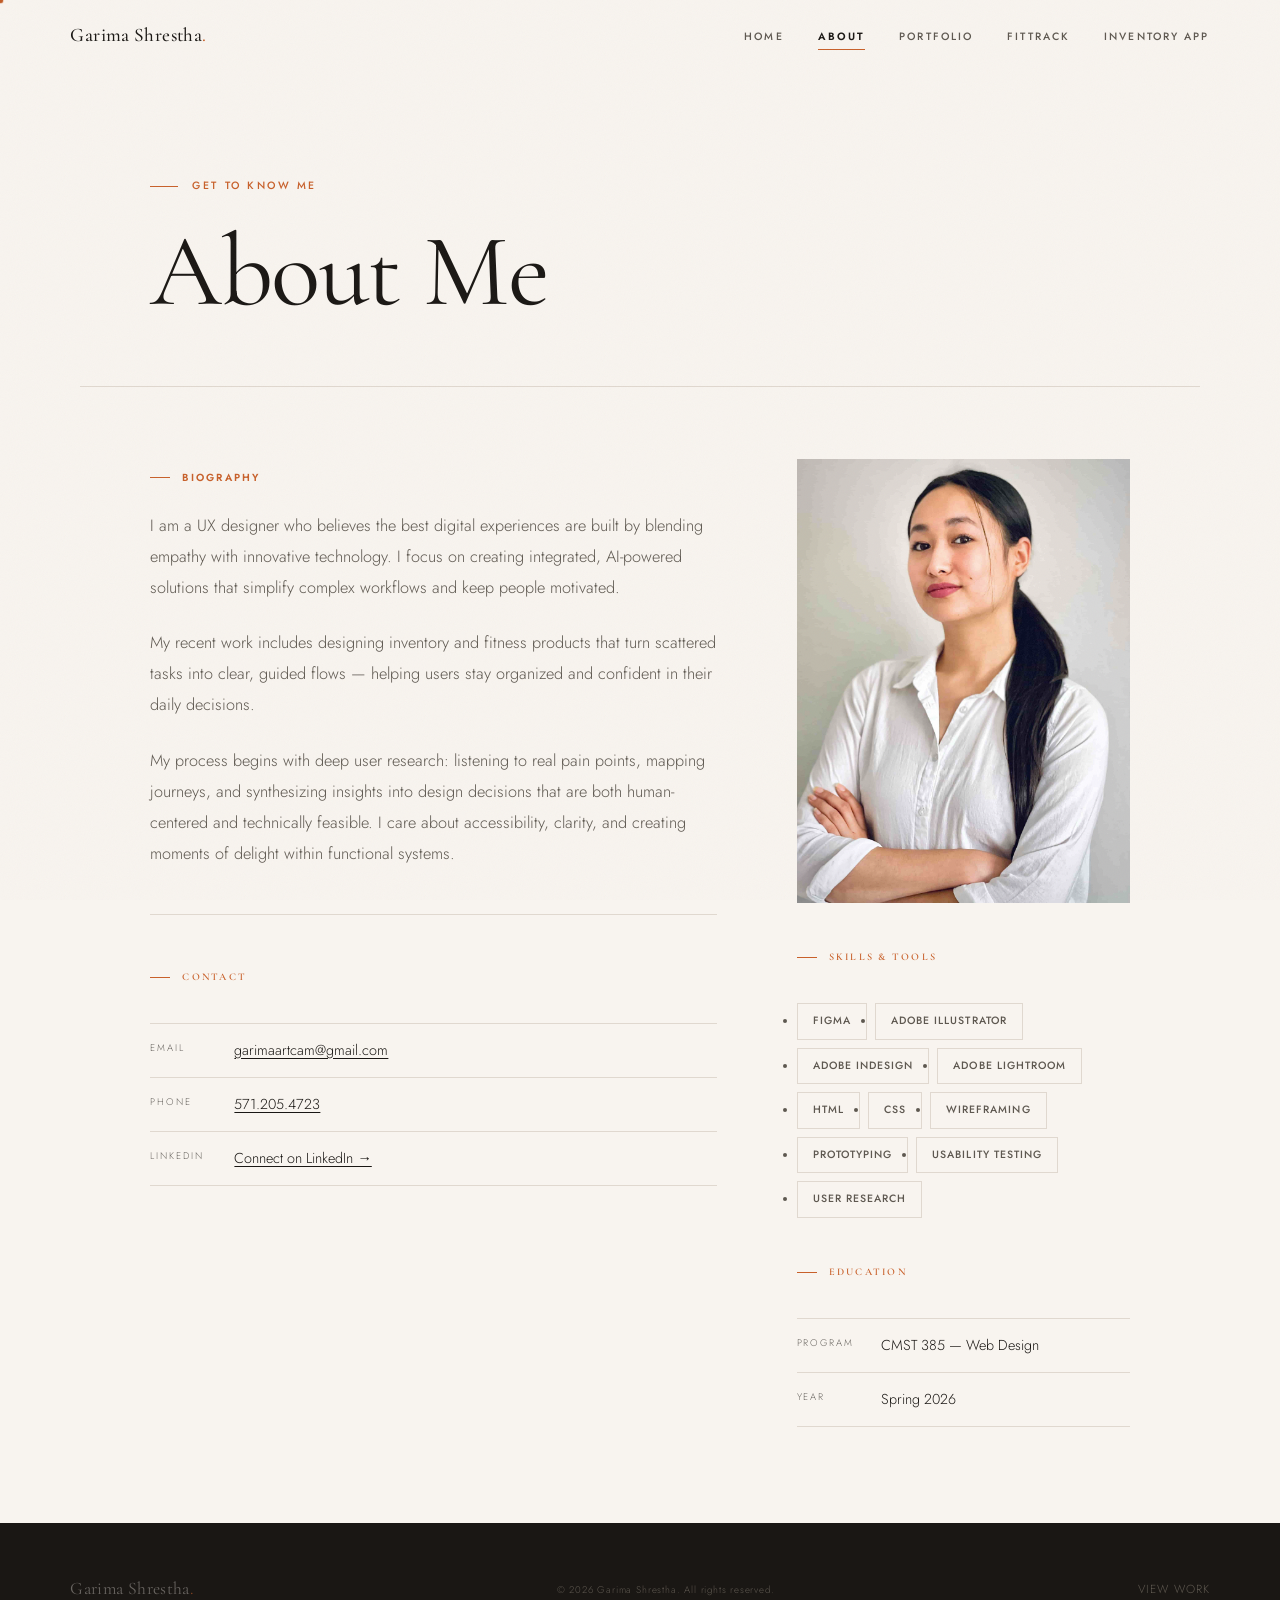
==== about.html @ b8575874 "Portfolio website — redesigned with editorial aesthetic - Full redesign: warm cream + terracotta + C" ====
<!DOCTYPE html>
<html lang="en">
<head>
  <meta charset="UTF-8">
  <meta name="viewport" content="width=device-width, initial-scale=1.0">
  <title>About — Garima Shrestha</title>
  <link rel="stylesheet" href="css/style.css">
</head>
<body>

  <a class="skip-link" href="#main-content">Skip to main content</a>

  <div class="cursor" aria-hidden="true"></div>
  <div class="cursor-ring" aria-hidden="true"></div>

  <div class="scroll-progress" aria-hidden="true">
    <div class="scroll-progress-bar"></div>
  </div>

  <nav class="site-nav" aria-label="Main navigation">
    <a href="index.html" class="nav-logo">Garima Shrestha</a>
    <ul id="nav-menu">
      <li><a href="index.html">Home</a></li>
      <li><a href="about.html" aria-current="page">About</a></li>
      <li><a href="portfolio.html">Portfolio</a></li>
      <li><a href="fittrack.html">FitTrack</a></li>
      <li><a href="inventory.html">Inventory App</a></li>
    </ul>
    <button class="nav-toggle" aria-expanded="false" aria-controls="nav-menu" aria-label="Open navigation menu">
      <span></span><span></span><span></span>
    </button>
  </nav>

  <div class="page-wrapper">
    <main id="main-content">

      <!-- Page Hero -->
      <header class="page-hero">
        <span class="page-hero-sub fade-up d1">Get to know me</span>
        <h1 class="fade-up d2">About Me</h1>
      </header>

      <!-- About Grid -->
      <div class="about-grid">

        <!-- Bio Column -->
        <div class="about-bio-section">
          <span class="label-sm" data-reveal>Biography</span>

          <p class="bio-text" data-reveal data-delay="100">
            I am a UX designer who believes the best digital experiences are built
            by blending empathy with innovative technology. I focus on creating
            integrated, AI-powered solutions that simplify complex workflows and
            keep people motivated.
          </p>
          <p class="bio-text" data-reveal data-delay="200">
            My recent work includes designing inventory and fitness products that
            turn scattered tasks into clear, guided flows &mdash; helping users stay
            organized and confident in their daily decisions.
          </p>
          <p class="bio-text" data-reveal data-delay="300">
            My process begins with deep user research: listening to real pain points,
            mapping journeys, and synthesizing insights into design decisions that are
            both human-centered and technically feasible. I care about accessibility,
            clarity, and creating moments of delight within functional systems.
          </p>

          <hr class="divider-line" data-reveal>

          <!-- Contact -->
          <section aria-labelledby="contact-heading" data-reveal data-delay="100">
            <h2 id="contact-heading" class="label-sm">Contact</h2>
            <ul class="contact-list">
              <li>
                <span class="c-label">Email</span>
                <span class="c-val">
                  <a href="mailto:garimaartcam@gmail.com">garimaartcam@gmail.com</a>
                </span>
              </li>
              <li>
                <span class="c-label">Phone</span>
                <span class="c-val">
                  <!-- WCAG 1.3.5: phone as tel link for assistive tech -->
                  <a href="tel:+15712054723">571.205.4723</a>
                </span>
              </li>
              <li>
                <span class="c-label">LinkedIn</span>
                <span class="c-val">
                  <!-- WCAG 2.4.4: link purpose clear; opens in new tab disclosed -->
                  <a href="https://www.linkedin.com/" target="_blank" rel="noopener"
                     aria-label="Connect with Garima on LinkedIn (opens in new tab)">
                    Connect on LinkedIn &rarr;
                  </a>
                </span>
              </li>
            </ul>
          </section>
        </div>

        <!-- Sidebar Column -->
        <aside class="about-sidebar" data-reveal data-delay="200">
          <img
            src="images/image.jpg"
            alt="Portrait of Garima Shrestha, UX designer"
            class="about-photo"
            width="400"
            height="533"
          >

          <!-- Skills -->
          <section aria-labelledby="skills-heading">
            <h2 id="skills-heading" class="label-sm">Skills &amp; Tools</h2>
            <ul class="skills-tags" role="list">
              <li class="skill-tag">Figma</li>
              <li class="skill-tag">Adobe Illustrator</li>
              <li class="skill-tag">Adobe InDesign</li>
              <li class="skill-tag">Adobe Lightroom</li>
              <li class="skill-tag">HTML</li>
              <li class="skill-tag">CSS</li>
              <li class="skill-tag">Wireframing</li>
              <li class="skill-tag">Prototyping</li>
              <li class="skill-tag">Usability Testing</li>
              <li class="skill-tag">User Research</li>
            </ul>
          </section>

          <!-- Education -->
          <section aria-labelledby="edu-heading" style="margin-top:36px">
            <h2 id="edu-heading" class="label-sm">Education</h2>
            <ul class="contact-list">
              <li>
                <span class="c-label">Program</span>
                <span class="c-val">CMST 385 &mdash; Web Design</span>
              </li>
              <li>
                <span class="c-label">Year</span>
                <span class="c-val">Spring 2026</span>
              </li>
            </ul>
          </section>
        </aside>

      </div>

    </main>

    <footer class="site-footer">
      <span class="footer-logo" aria-hidden="true">Garima Shrestha</span>
      <p class="footer-copy"><small>&copy; 2026 Garima Shrestha. All rights reserved.</small></p>
      <a href="portfolio.html" class="footer-link">View Work</a>
    </footer>

  </div>

  <script src="js/main.js"></script>
</body>
</html>
---- css/style.css ----
@import url('https://fonts.googleapis.com/css2?family=Cormorant+Garamond:ital,wght@0,300;0,400;0,500;0,600;1,300;1,400;1,500;1,600&family=Jost:wght@300;400;500;600&display=swap');

/* ════════════════════════════════════════════════════════
   GARIMA SHRESTHA — PORTFOLIO
   Aesthetic: Refined editorial luxury with kinetic energy
   Palette:   Warm cream · Deep charcoal · Terracotta
   Type:      Cormorant Garamond (display) · Jost (body)
   ════════════════════════════════════════════════════════ */

/* ── Variables ─────────────────────────────────────────── */
:root {
  --cream:        #F8F4EF;
  --cream-2:      #EDE5D9;
  --charcoal:     #1A1714;
  --charcoal-2:   #2C2723;
  --accent:       #C8602A;
  --accent-muted: rgba(200, 96, 42, 0.12);
  --warm-gray:    #5E5850;   /* darkened for WCAG AA contrast on cream */
  --stone:        #6B6762;   /* darkened for WCAG AA contrast on white/cream */
  --divider:      #E0D8CF;
  --white:        #FFFFFF;

  --font-disp: 'Cormorant Garamond', serif;
  --font-body: 'Jost', sans-serif;

  --nav-h:   72px;
  --max-w:   1120px;
  --pad-x:   clamp(24px, 5.5vw, 80px);

  --ease-expo:    cubic-bezier(0.16, 1, 0.3, 1);
  --ease-in-out:  cubic-bezier(0.65, 0, 0.35, 1);
}

/* ── Reset ──────────────────────────────────────────────── */
*, *::before, *::after { box-sizing: border-box; margin: 0; padding: 0; }
html  { scroll-behavior: smooth; font-size: 16px; }
img   { max-width: 100%; height: auto; display: block; }
a     { color: inherit; text-decoration: none; }
input, button { font: inherit; }

/* ── Base ───────────────────────────────────────────────── */
body {
  font-family: var(--font-body);
  background-color: var(--cream);
  color: var(--charcoal);
  line-height: 1.75;
  font-weight: 300;
  -webkit-font-smoothing: antialiased;
  -moz-osx-font-smoothing: grayscale;
  overflow-x: hidden;
}

/* Grain texture — printed, tactile quality */
body::before {
  content: '';
  position: fixed;
  inset: 0;
  z-index: 9000;
  pointer-events: none;
  opacity: 0.036;
  background-image: url("data:image/svg+xml,%3Csvg xmlns='http://www.w3.org/2000/svg' width='260' height='260'%3E%3Cfilter id='g'%3E%3CfeTurbulence type='fractalNoise' baseFrequency='0.72' numOctaves='4' stitchTiles='stitch'/%3E%3C/filter%3E%3Crect width='260' height='260' filter='url(%23g)'/%3E%3C/svg%3E");
  background-repeat: repeat;
  background-size: 180px 180px;
}

/* ── Custom Cursor ──────────────────────────────────────── */
@media (pointer: fine) {
  * { cursor: none !important; }
}

.cursor {
  position: fixed;
  top: 0; left: 0;
  width: 7px; height: 7px;
  background: var(--accent);
  border-radius: 50%;
  pointer-events: none;
  z-index: 100000;
  transform: translate(-50%, -50%);
  transition:
    width  0.3s var(--ease-expo),
    height 0.3s var(--ease-expo),
    opacity 0.3s;
  will-change: left, top;
  mix-blend-mode: multiply;
}

.cursor-ring {
  position: fixed;
  top: 0; left: 0;
  width: 34px; height: 34px;
  border: 1px solid rgba(200, 96, 42, 0.45);
  border-radius: 50%;
  pointer-events: none;
  z-index: 99999;
  transform: translate(-50%, -50%);
  transition:
    width  0.45s var(--ease-expo),
    height 0.45s var(--ease-expo),
    border-color 0.3s,
    opacity 0.3s;
  will-change: left, top;
}

.cursor.is-hovering {
  width: 48px; height: 48px;
  opacity: 0.18;
}
.cursor-ring.is-hovering {
  width: 48px; height: 48px;
  opacity: 0;
}

/* ── Scroll Progress Bar ────────────────────────────────── */
.scroll-progress {
  position: fixed;
  top: 0; left: 0;
  width: 100%; height: 2px;
  z-index: 400;
  background: transparent;
}

.scroll-progress-bar {
  height: 100%;
  background: var(--accent);
  transform-origin: left center;
  transform: scaleX(0);
  transition: transform 0.06s linear;
}

/* ── Typography ─────────────────────────────────────────── */
h1, h2, h3 {
  font-family: var(--font-disp);
  font-weight: 400;
  line-height: 1.08;
  letter-spacing: -0.015em;
}
h4 {
  font-family: var(--font-body);
  font-size: 0.68rem;
  font-weight: 600;
  text-transform: uppercase;
  letter-spacing: 0.2em;
  color: var(--warm-gray);
}

h1 { font-size: clamp(3rem, 8vw, 7rem); }
h2 { font-size: clamp(1.7rem, 3.5vw, 2.8rem); }
h3 { font-size: clamp(1.1rem, 2vw, 1.5rem); font-weight: 300; }
p  { margin-bottom: 1.3em; }
strong { font-weight: 500; }

/* ── Navigation ─────────────────────────────────────────── */
.site-nav {
  position: fixed;
  top: 0; left: 0; right: 0;
  z-index: 300;
  height: var(--nav-h);
  display: flex;
  align-items: center;
  justify-content: space-between;
  padding: 0 var(--pad-x);
  transition:
    background  0.5s var(--ease-in-out),
    border-color 0.5s,
    box-shadow  0.5s;
  border-bottom: 1px solid transparent;
}

.site-nav.nav-scrolled {
  background: rgba(248, 244, 239, 0.92);
  backdrop-filter: blur(24px);
  -webkit-backdrop-filter: blur(24px);
  border-color: var(--divider);
  box-shadow: 0 1px 32px rgba(26, 23, 20, 0.06);
}

.nav-logo {
  font-family: var(--font-disp);
  font-size: 1.2rem;
  font-weight: 500;
  letter-spacing: 0.02em;
  color: var(--charcoal);
  transition: opacity 0.2s;
}
.nav-logo::after {
  content: '.';
  color: var(--accent);
}

.nav-logo:hover { opacity: 0.7; }

.site-nav ul {
  list-style: none;
  display: flex;
  gap: 34px;
}

.site-nav ul li a {
  font-size: 0.66rem;
  font-weight: 500;
  text-transform: uppercase;
  letter-spacing: 0.2em;
  color: var(--warm-gray);
  position: relative;
  padding-bottom: 3px;
  transition: color 0.2s;
}

.site-nav ul li a::after {
  content: '';
  position: absolute;
  bottom: 0; left: 0;
  height: 1px; width: 0;
  background: var(--accent);
  transition: width 0.4s var(--ease-expo);
}

.site-nav ul li a:hover { color: var(--charcoal); }
.site-nav ul li a:hover::after { width: 100%; }

/* ── Buttons ────────────────────────────────────────────── */
.btn {
  display: inline-flex;
  align-items: center;
  gap: 8px;
  padding: 13px 30px;
  font-family: var(--font-body);
  font-size: 0.68rem;
  font-weight: 500;
  text-transform: uppercase;
  letter-spacing: 0.2em;
  color: var(--charcoal);
  border: 1px solid var(--charcoal);
  background: transparent;
  position: relative;
  overflow: hidden;
  transition: color 0.4s;
}

.btn::before {
  content: '';
  position: absolute;
  inset: 0;
  background: var(--charcoal);
  transform: translateY(102%);
  transition: transform 0.4s var(--ease-expo);
  z-index: 0;
}
.btn span, .btn > * { position: relative; z-index: 1; }
.btn:hover { color: var(--cream); }
.btn:hover::before { transform: translateY(0); }

.btn-accent {
  color: var(--accent);
  border-color: var(--accent);
}
.btn-accent::before { background: var(--accent); }
.btn-accent:hover   { color: var(--cream); }

/* ── Page Wrapper ───────────────────────────────────────── */
.page-wrapper { padding-top: var(--nav-h); }

/* ── On-load hero animations ────────────────────────────── */
@keyframes riseIn {
  from { opacity: 0; transform: translateY(32px); }
  to   { opacity: 1; transform: translateY(0);    }
}

.fade-up {
  opacity: 0;
  animation: riseIn 0.95s var(--ease-expo) forwards;
}
.d1 { animation-delay: 0.06s; }
.d2 { animation-delay: 0.20s; }
.d3 { animation-delay: 0.36s; }
.d4 { animation-delay: 0.54s; }
.d5 { animation-delay: 0.72s; }

/* ── Scroll-triggered reveals ───────────────────────────── */
[data-reveal] {
  opacity: 0;
  transform: translateY(28px);
  transition:
    opacity   0.9s var(--ease-expo),
    transform 0.9s var(--ease-expo);
}
[data-reveal].is-visible { opacity: 1; transform: none; }
[data-reveal][data-delay="100"] { transition-delay: 0.1s; }
[data-reveal][data-delay="200"] { transition-delay: 0.2s; }
[data-reveal][data-delay="300"] { transition-delay: 0.3s; }
[data-reveal][data-delay="400"] { transition-delay: 0.4s; }
[data-reveal][data-delay="500"] { transition-delay: 0.5s; }

/* ════════════════════════════════════════════════════════
   HOME PAGE
   ════════════════════════════════════════════════════════ */

.home-hero {
  min-height: calc(100vh - var(--nav-h));
  display: grid;
  grid-template-columns: 1fr 1fr;
  gap: 56px;
  max-width: var(--max-w);
  margin: 0 auto;
  padding: 80px var(--pad-x) 72px;
  align-items: center;
}

.eyebrow {
  display: inline-flex;
  align-items: center;
  gap: 14px;
  font-size: 0.66rem;
  font-weight: 500;
  text-transform: uppercase;
  letter-spacing: 0.24em;
  color: var(--accent);
  margin-bottom: 28px;
}
.eyebrow::before {
  content: '';
  display: block;
  width: 36px; height: 1px;
  background: var(--accent);
  flex-shrink: 0;
}

.home-hero h1 {
  font-size: clamp(3.5rem, 9vw, 8.5rem);
  line-height: 0.92;
  letter-spacing: -0.025em;
  margin-bottom: 36px;
}
.name-last {
  display: block;
  font-style: italic;
  color: var(--accent);
}

.home-hero-desc {
  font-size: 1.05rem;
  color: var(--warm-gray);
  max-width: 360px;
  line-height: 1.9;
  margin-bottom: 52px;
}

.hero-ctas { display: flex; gap: 16px; flex-wrap: wrap; }

/* Hero image */
.home-hero-visual { position: relative; }

.hero-img-frame {
  position: relative;
  overflow: hidden;
}
.hero-img-frame::after {
  content: '';
  position: absolute;
  top: -16px; right: -16px;
  width: 55%; height: 55%;
  background: var(--accent);
  opacity: 0.07;
  z-index: 0;
  pointer-events: none;
}

.hero-img-frame img {
  position: relative;
  z-index: 1;
  width: 100%;
  height: 580px;
  object-fit: cover;
  display: block;
  transition: transform 0.8s var(--ease-expo);
}
.hero-img-frame:hover img { transform: scale(1.02); }

.home-hero-visual figcaption {
  font-size: 0.66rem;
  color: var(--stone);
  margin-top: 14px;
  letter-spacing: 0.05em;
  font-style: italic;
}

/* ── Marquee ────────────────────────────────────────────── */
.marquee-band {
  background: var(--charcoal-2);
  padding: 15px 0;
  overflow: hidden;
  white-space: nowrap;
}

.marquee-track {
  display: inline-flex;
  animation: marqueeTick 30s linear infinite;
}
.marquee-track:hover { animation-play-state: paused; }

@keyframes marqueeTick {
  from { transform: translateX(0); }
  to   { transform: translateX(-50%); }
}

.marquee-track span {
  font-size: 0.62rem;
  font-weight: 500;
  text-transform: uppercase;
  letter-spacing: 0.22em;
  color: var(--stone);
  padding: 0 24px;
}
.marquee-track .sep { color: var(--accent); padding: 0 4px; }

/* ════════════════════════════════════════════════════════
   PAGE HERO (shared across inner pages)
   ════════════════════════════════════════════════════════ */

.page-hero {
  padding: 96px var(--pad-x) 60px;
  max-width: var(--max-w);
  margin: 0 auto;
  border-bottom: 1px solid var(--divider);
}

.page-hero-sub {
  display: inline-flex;
  align-items: center;
  gap: 14px;
  font-size: 0.66rem;
  font-weight: 500;
  text-transform: uppercase;
  letter-spacing: 0.24em;
  color: var(--accent);
  margin-bottom: 20px;
}
.page-hero-sub::before {
  content: '';
  display: block;
  width: 28px; height: 1px;
  background: var(--accent);
}

.page-hero h1 { max-width: 780px; }

.page-hero p {
  color: var(--warm-gray);
  font-size: 1.05rem;
  max-width: 520px;
  line-height: 1.85;
  margin-top: 20px;
  margin-bottom: 0;
}

/* ════════════════════════════════════════════════════════
   ABOUT PAGE
   ════════════════════════════════════════════════════════ */

.about-grid {
  display: grid;
  grid-template-columns: 1.7fr 1fr;
  gap: 80px;
  padding: 72px var(--pad-x) 96px;
  max-width: var(--max-w);
  margin: 0 auto;
  align-items: start;
}

.label-sm {
  display: inline-flex;
  align-items: center;
  gap: 12px;
  font-size: 0.64rem;
  font-weight: 600;
  text-transform: uppercase;
  letter-spacing: 0.22em;
  color: var(--accent);
  margin-bottom: 24px;
}
.label-sm::before {
  content: '';
  display: block;
  width: 20px; height: 1px;
  background: var(--accent);
}

.bio-text {
  font-size: 1.02rem;
  color: var(--warm-gray);
  line-height: 1.9;
  margin-bottom: 1.5em;
}

.divider-line {
  border: none;
  border-top: 1px solid var(--divider);
  margin: 44px 0;
}

/* About sidebar */
.about-photo {
  width: 100%;
  aspect-ratio: 3 / 4;
  object-fit: cover;
  object-position: top center;
  display: block;
  margin-bottom: 36px;
  filter: saturate(0.9);
  transition: filter 0.4s;
}
.about-photo:hover { filter: saturate(1); }

.skills-wrap { margin-bottom: 40px; }

.skills-tags {
  display: flex;
  flex-wrap: wrap;
  gap: 8px;
  margin-top: 16px;
}

.skill-tag {
  padding: 8px 15px;
  border: 1px solid var(--divider);
  font-size: 0.66rem;
  font-weight: 500;
  text-transform: uppercase;
  letter-spacing: 0.1em;
  color: var(--warm-gray);
  background: transparent;
  transition: border-color 0.25s, color 0.25s, background 0.25s, transform 0.2s;
}
.skill-tag:hover {
  border-color: var(--accent);
  color: var(--cream);
  background: var(--accent);
  transform: translateY(-1px);
}

/* Contact list */
.contact-list { list-style: none; margin-top: 16px; }

.contact-list li {
  padding: 14px 0;
  border-bottom: 1px solid var(--divider);
  display: flex;
  align-items: flex-start;
  gap: 20px;
  font-size: 0.9rem;
  transition: background 0.2s;
}
.contact-list li:first-child { border-top: 1px solid var(--divider); }

.c-label {
  font-size: 0.6rem;
  text-transform: uppercase;
  letter-spacing: 0.2em;
  color: var(--stone);
  min-width: 64px;
  padding-top: 2px;
  flex-shrink: 0;
}
.c-val { color: var(--charcoal); }
.c-val a { transition: color 0.2s; }
.c-val a:hover { color: var(--accent); }

/* ════════════════════════════════════════════════════════
   PORTFOLIO PAGE
   ════════════════════════════════════════════════════════ */

.projects-wrap {
  padding: 56px var(--pad-x) 96px;
  max-width: var(--max-w);
  margin: 0 auto;
}

.project-card {
  display: grid;
  grid-template-columns: 1fr 1fr;
  border: 1px solid var(--divider);
  overflow: hidden;
  margin-bottom: 40px;
  background: var(--white);
  transition: box-shadow 0.5s var(--ease-expo), border-color 0.3s;
}
.project-card:hover {
  box-shadow: 0 32px 96px rgba(26, 23, 20, 0.13);
  border-color: var(--stone);
}

.project-card.reverse          { direction: rtl; }
.project-card.reverse > *      { direction: ltr; }

/* Image column */
.proj-img {
  position: relative;
  overflow: hidden;
}
.proj-img img {
  width: 100%;
  height: 100%;
  min-height: 400px;
  object-fit: cover;
  display: block;
  transition: transform 0.8s var(--ease-expo);
}
.project-card:hover .proj-img img { transform: scale(1.06); }

/* Hover overlay */
.proj-img-overlay {
  position: absolute;
  inset: 0;
  display: flex;
  align-items: center;
  justify-content: center;
  background: rgba(26, 23, 20, 0);
  transition: background 0.5s;
}
.proj-img-overlay span {
  font-size: 0.66rem;
  font-weight: 500;
  text-transform: uppercase;
  letter-spacing: 0.22em;
  color: var(--cream);
  opacity: 0;
  transform: translateY(12px);
  transition: opacity 0.4s 0.1s, transform 0.4s 0.1s;
  padding: 12px 24px;
  border: 1px solid rgba(248, 244, 239, 0.4);
}
.project-card:hover .proj-img-overlay            { background: rgba(26, 23, 20, 0.38); }
.project-card:hover .proj-img-overlay span       { opacity: 1; transform: translateY(0); }

/* Info column */
.proj-info {
  padding: 56px 48px;
  display: flex;
  flex-direction: column;
  justify-content: center;
}

.proj-num {
  display: inline-flex;
  align-items: center;
  gap: 12px;
  font-size: 0.62rem;
  text-transform: uppercase;
  letter-spacing: 0.24em;
  color: var(--accent);
  margin-bottom: 18px;
}
.proj-num::before {
  content: '';
  display: block;
  width: 24px; height: 1px;
  background: var(--accent);
}

.proj-info h2 {
  font-size: clamp(1.8rem, 3vw, 2.8rem);
  margin-bottom: 20px;
  line-height: 1.08;
}

.proj-info > p {
  color: var(--warm-gray);
  font-size: 0.95rem;
  line-height: 1.88;
  margin-bottom: 28px;
  flex-grow: 1;
}

.proj-tags {
  display: flex;
  flex-wrap: wrap;
  gap: 8px;
  margin-bottom: 36px;
}
.proj-tag {
  padding: 5px 12px;
  background: var(--cream);
  font-size: 0.63rem;
  text-transform: uppercase;
  letter-spacing: 0.1em;
  color: var(--warm-gray);
  border: 1px solid var(--divider);
  transition: border-color 0.2s, color 0.2s;
}
.proj-tag:hover { border-color: var(--stone); color: var(--charcoal); }

/* ════════════════════════════════════════════════════════
   CASE STUDY PAGES
   ════════════════════════════════════════════════════════ */

.case-hero {
  padding: 96px var(--pad-x) 64px;
  max-width: var(--max-w);
  margin: 0 auto;
  display: grid;
  grid-template-columns: 3fr 2fr;
  gap: 72px;
  align-items: end;
  border-bottom: 1px solid var(--divider);
}

.case-project-label {
  display: inline-flex;
  align-items: center;
  gap: 14px;
  font-size: 0.66rem;
  font-weight: 500;
  text-transform: uppercase;
  letter-spacing: 0.24em;
  color: var(--accent);
  margin-bottom: 20px;
}
.case-project-label::before {
  content: '';
  display: block;
  width: 28px; height: 1px;
  background: var(--accent);
}

.case-hero h1 {
  font-size: clamp(2.5rem, 6.5vw, 5.8rem);
  line-height: 0.95;
  letter-spacing: -0.025em;
}

.case-hero-desc {
  color: var(--warm-gray);
  font-size: 1.05rem;
  max-width: 460px;
  line-height: 1.85;
  margin-top: 24px;
  margin-bottom: 0;
}

/* Meta box */
.case-meta-box {
  background: var(--white);
  border: 1px solid var(--divider);
  align-self: end;
}
.meta-item {
  padding: 15px 24px;
  border-bottom: 1px solid var(--divider);
}
.meta-item:last-child { border-bottom: none; }
.meta-label {
  font-size: 0.58rem;
  text-transform: uppercase;
  letter-spacing: 0.22em;
  color: var(--stone);
  margin-bottom: 3px;
}
.meta-value {
  font-size: 0.88rem;
  font-weight: 500;
  color: var(--charcoal);
}

/* Feature image */
.case-feature-img {
  max-width: var(--max-w);
  margin: 0 auto;
  padding: 0 var(--pad-x);
}
.case-feature-img img {
  width: 100%;
  max-height: 520px;
  object-fit: cover;
  display: block;
}
.case-feature-img figcaption {
  font-size: 0.66rem;
  color: var(--stone);
  margin-top: 12px;
  font-style: italic;
}

/* Case body */
.case-body {
  max-width: var(--max-w);
  margin: 0 auto;
  padding: 80px var(--pad-x) 112px;
}

.case-section {
  margin-bottom: 88px;
  position: relative;
}

/* Ghost section number behind each section */
.case-section::before {
  content: attr(data-section-num);
  position: absolute;
  right: -0.04em;
  top: -0.25em;
  font-family: var(--font-disp);
  font-size: clamp(8rem, 18vw, 18rem);
  font-weight: 600;
  color: var(--charcoal);
  opacity: 0.025;
  line-height: 1;
  pointer-events: none;
  user-select: none;
  z-index: 0;
  letter-spacing: -0.04em;
}

.case-section-hd {
  display: flex;
  align-items: baseline;
  gap: 20px;
  margin-bottom: 36px;
  padding-bottom: 16px;
  border-bottom: 1px solid var(--divider);
  position: relative;
  z-index: 1;
}
.cs-num {
  font-size: 0.6rem;
  text-transform: uppercase;
  letter-spacing: 0.24em;
  color: var(--accent);
  font-family: var(--font-body);
  font-weight: 600;
  flex-shrink: 0;
}
.case-section h2 { font-size: clamp(1.5rem, 2.8vw, 2.2rem); }

.case-section h3 {
  font-family: var(--font-body);
  font-size: 0.72rem;
  font-weight: 600;
  text-transform: uppercase;
  letter-spacing: 0.2em;
  color: var(--warm-gray);
  margin: 44px 0 18px;
  display: flex;
  align-items: center;
  gap: 14px;
  position: relative;
  z-index: 1;
}
.case-section h3::after {
  content: '';
  flex: 1;
  height: 1px;
  background: var(--divider);
}

.case-section p {
  font-size: 0.97rem;
  color: var(--warm-gray);
  line-height: 1.9;
  position: relative;
  z-index: 1;
}

/* Lists */
.case-section ul,
.case-section ol {
  list-style: none;
  padding: 0;
  margin-bottom: 1.3em;
  position: relative;
  z-index: 1;
}
.case-section ul li,
.case-section ol li {
  padding: 12px 0 12px 28px;
  border-bottom: 1px solid var(--divider);
  font-size: 0.95rem;
  color: var(--warm-gray);
  position: relative;
  line-height: 1.72;
}
.case-section ul li::before {
  content: '';
  position: absolute;
  left: 0; top: 22px;
  width: 7px; height: 7px;
  border-radius: 50%;
  background: var(--accent);
  opacity: 0.55;
}
.case-section ol { counter-reset: cs-ctr; }
.case-section ol li { counter-increment: cs-ctr; }
.case-section ol li::before {
  content: counter(cs-ctr, decimal-leading-zero);
  position: absolute;
  left: 0; top: 13px;
  font-size: 0.58rem;
  font-weight: 700;
  color: var(--accent);
  letter-spacing: 0.04em;
}
.case-section li strong { color: var(--charcoal); font-weight: 500; }

/* Pain point cards */
.pain-cards {
  display: grid;
  grid-template-columns: repeat(auto-fit, minmax(220px, 1fr));
  gap: 16px;
  margin-top: 28px;
  position: relative;
  z-index: 1;
}
.pain-card {
  background: var(--white);
  border: 1px solid var(--divider);
  border-top: 2px solid var(--accent);
  padding: 28px 24px;
  transition:
    transform    0.35s var(--ease-expo),
    box-shadow   0.35s var(--ease-expo),
    border-color 0.25s;
}
.pain-card:hover {
  transform: translateY(-4px);
  box-shadow: 0 16px 48px rgba(26, 23, 20, 0.09);
  border-top-color: var(--accent);
}
.pain-card h4 { margin-bottom: 12px; color: var(--charcoal); }
.pain-card p { font-size: 0.88rem; color: var(--warm-gray); margin: 0; line-height: 1.72; }

/* Pull quote */
.pull-quote {
  position: relative;
  padding: 36px 44px 32px;
  margin: 44px 0;
  background: var(--white);
  border-left: 3px solid var(--accent);
  z-index: 1;
}
.pull-quote::before {
  content: '\201C';
  position: absolute;
  top: -10px; left: 24px;
  font-family: var(--font-disp);
  font-size: 7rem;
  color: var(--accent);
  opacity: 0.13;
  line-height: 1;
  pointer-events: none;
}
.pull-quote p {
  font-family: var(--font-disp);
  font-size: clamp(1.2rem, 2.2vw, 1.65rem);
  font-style: italic;
  color: var(--charcoal);
  line-height: 1.55;
  margin: 0;
  position: relative;
  z-index: 1;
}

/* Persona cards */
.persona-card {
  background: var(--white);
  border: 1px solid var(--divider);
  padding: 40px;
  margin-bottom: 20px;
  position: relative;
  z-index: 1;
  transition: box-shadow 0.35s;
}
.persona-card:hover { box-shadow: 0 12px 48px rgba(26, 23, 20, 0.08); }

.persona-name {
  font-family: var(--font-disp);
  font-size: 2rem;
  margin-bottom: 4px;
}
.persona-role {
  display: block;
  font-size: 0.64rem;
  text-transform: uppercase;
  letter-spacing: 0.22em;
  color: var(--accent);
  margin-bottom: 24px;
}
.persona-grid {
  display: grid;
  grid-template-columns: 1fr 1fr;
  gap: 28px;
  margin-top: 24px;
  padding-top: 24px;
  border-top: 1px solid var(--divider);
}
.persona-grid h4 { margin-bottom: 12px; }
.persona-grid ul { list-style: none; padding: 0; }
.persona-grid ul li {
  padding: 9px 0 9px 18px;
  border-bottom: 1px solid var(--divider);
  font-size: 0.9rem;
  color: var(--warm-gray);
  position: relative;
  line-height: 1.62;
}
.persona-grid ul li::before {
  content: '';
  position: absolute;
  left: 0; top: 18px;
  width: 5px; height: 5px;
  border-radius: 50%;
  background: var(--accent);
  opacity: 0.45;
}

/* Case image */
.cs-image { margin: 36px 0; position: relative; z-index: 1; }
.cs-image img {
  width: 100%;
  max-height: 520px;
  object-fit: contain;
  background: var(--white);
  border: 1px solid var(--divider);
  transition: box-shadow 0.35s;
}
.cs-image img:hover { box-shadow: 0 12px 48px rgba(26, 23, 20, 0.1); }
.cs-image figcaption {
  font-size: 0.66rem;
  color: var(--stone);
  margin-top: 12px;
  font-style: italic;
  text-align: center;
}

/* ── Tables ─────────────────────────────────────────────── */
.table-wrap { overflow-x: auto; margin: 24px 0; position: relative; z-index: 1; }

table { width: 100%; border-collapse: collapse; font-size: 0.875rem; min-width: 520px; }

th {
  background: var(--charcoal);
  color: rgba(248, 244, 239, 0.85);
  padding: 14px 18px;
  text-align: left;
  font-family: var(--font-body);
  font-size: 0.6rem;
  text-transform: uppercase;
  letter-spacing: 0.18em;
  font-weight: 500;
}

td {
  padding: 13px 18px;
  border-bottom: 1px solid var(--divider);
  color: var(--warm-gray);
  line-height: 1.6;
}
tr:nth-child(odd)  td { background: var(--white); }
tr:nth-child(even) td { background: var(--cream); }
td:first-child { font-weight: 500; color: var(--charcoal); font-size: 0.85rem; }
tr:hover td { background: var(--accent-muted); transition: background 0.2s; }

/* ── Figma Link Box ─────────────────────────────────────── */
.figma-link-box {
  display: flex;
  align-items: center;
  gap: 20px;
  padding: 18px 24px;
  background: var(--white);
  border: 1px solid var(--divider);
  margin: 20px 0;
  transition: border-color 0.25s;
  position: relative;
  z-index: 1;
}
.figma-link-box:hover { border-color: var(--accent); }
.figma-link-box > span {
  font-size: 0.6rem;
  text-transform: uppercase;
  letter-spacing: 0.2em;
  color: var(--stone);
  flex-shrink: 0;
}
.figma-link-box a {
  color: var(--accent);
  font-size: 0.88rem;
  font-weight: 500;
  transition: opacity 0.2s;
}
.figma-link-box a:hover { opacity: 0.75; text-decoration: underline; }

/* ════════════════════════════════════════════════════════
   FOOTER
   ════════════════════════════════════════════════════════ */

.site-footer {
  background: var(--charcoal);
  color: var(--warm-gray);
  padding: 44px var(--pad-x);
  display: flex;
  align-items: center;
  justify-content: space-between;
  gap: 24px;
}

.footer-logo {
  font-family: var(--font-disp);
  font-size: 1.1rem;
  font-weight: 400;
  color: rgba(248, 244, 239, 0.35);
  letter-spacing: 0.02em;
  flex-shrink: 0;
}
.footer-logo::after { content: '.'; color: var(--accent); opacity: 0.6; }

.footer-copy {
  font-size: 0.73rem;
  letter-spacing: 0.07em;
  text-align: center;
  flex: 1;
  margin: 0;
}

.footer-link {
  font-size: 0.73rem;
  letter-spacing: 0.08em;
  color: var(--warm-gray);
  transition: color 0.2s;
  text-transform: uppercase;
  flex-shrink: 0;
}
.footer-link:hover { color: var(--cream); }

/* ════════════════════════════════════════════════════════
   RESPONSIVE
   ════════════════════════════════════════════════════════ */

@media (max-width: 940px) {
  .home-hero,
  .about-grid,
  .case-hero {
    grid-template-columns: 1fr;
    gap: 48px;
    padding-top: 72px;
  }
  .home-hero { min-height: auto; }
  .hero-img-frame img { height: 380px; }

  .project-card,
  .project-card.reverse { grid-template-columns: 1fr; direction: ltr; }
  .project-card.reverse > * { direction: ltr; }
  .proj-img img  { min-height: 260px; }
  .proj-info     { padding: 40px 32px; }

  .persona-grid   { grid-template-columns: 1fr; }
  .case-section::before { display: none; }

  .site-footer { flex-direction: column; text-align: center; gap: 12px; }
}

@media (max-width: 600px) {
  h1 { font-size: clamp(2.6rem, 10vw, 4rem); }
  .pain-cards { grid-template-columns: 1fr; }
  .pull-quote { padding: 24px 28px 20px; }
  .home-hero h1 { font-size: clamp(3rem, 12vw, 5rem); }

  /* Hide desktop nav links, show hamburger */
  .site-nav ul { display: none; }
  .site-nav ul.is-open {
    display: flex;
    flex-direction: column;
    position: fixed;
    top: var(--nav-h);
    left: 0; right: 0;
    background: var(--cream);
    border-bottom: 1px solid var(--divider);
    padding: 12px 0 20px;
    gap: 0;
    box-shadow: 0 8px 32px rgba(26, 23, 20, 0.1);
    z-index: 250;
  }
  .site-nav ul.is-open li a {
    display: block;
    padding: 14px var(--pad-x);
    font-size: 0.78rem;
    letter-spacing: 0.14em;
    color: var(--charcoal);
  }
  .nav-toggle { display: flex; }
}

@media (prefers-reduced-motion: reduce) {
  *, *::before, *::after {
    animation-duration: 0.01ms !important;
    transition-duration: 0.01ms !important;
  }
  .marquee-track { animation: none; }
  [data-reveal] { opacity: 1; transform: none; }
  .fade-up { opacity: 1; animation: none; }
}

/* ════════════════════════════════════════════════════════
   WCAG ACCESSIBILITY
   ════════════════════════════════════════════════════════ */

/* ── Skip Navigation Link ───────────────────────────────
   WCAG 2.4.1 — Bypass Blocks (Level A)                  */
.skip-link {
  position: absolute;
  top: -9999px;
  left: 8px;
  z-index: 200000;
  padding: 10px 20px;
  background: var(--accent);
  color: var(--cream);
  font-family: var(--font-body);
  font-size: 0.8rem;
  font-weight: 500;
  letter-spacing: 0.06em;
  text-decoration: none;
  border-radius: 0 0 4px 4px;
  transition: top 0.2s;
}
.skip-link:focus {
  top: 0;
  outline: 3px solid var(--charcoal);
  outline-offset: 2px;
}

/* ── Focus Visible Ring ─────────────────────────────────
   WCAG 2.4.7 — Focus Visible (Level AA)                 */
:focus-visible {
  outline: 2.5px solid var(--accent);
  outline-offset: 4px;
}
:focus:not(:focus-visible) {
  outline: none;
}

/* ── Active Nav Link ────────────────────────────────────
   WCAG 2.4.8 — Location (Level AAA)                     */
.site-nav ul li a[aria-current="page"] {
  color: var(--charcoal);
  font-weight: 600;
}
.site-nav ul li a[aria-current="page"]::after {
  width: 100%;
}

/* ── Mobile Nav Hamburger Button ────────────────────────
   WCAG 1.4.4 — Resize Text / touch target ≥ 44×44px    */
.nav-toggle {
  display: none;
  flex-direction: column;
  justify-content: center;
  gap: 5px;
  width: 44px;
  height: 44px;
  padding: 10px;
  background: none;
  border: none;
  color: var(--charcoal);
  margin-right: -10px;
}
.nav-toggle span {
  display: block;
  width: 22px;
  height: 1.5px;
  background: currentColor;
  transition: transform 0.3s var(--ease-expo), opacity 0.3s;
  transform-origin: center;
}
.nav-toggle[aria-expanded="true"] span:nth-child(1) {
  transform: translateY(6.5px) rotate(45deg);
}
.nav-toggle[aria-expanded="true"] span:nth-child(2) {
  opacity: 0;
  transform: scaleX(0);
}
.nav-toggle[aria-expanded="true"] span:nth-child(3) {
  transform: translateY(-6.5px) rotate(-45deg);
}

/* ── Minimum Touch Target Size ──────────────────────────
   WCAG 2.5.5 — Target Size (Level AAA)                  */
.site-nav ul li a,
.btn,
.footer-link {
  min-height: 44px;
  display: inline-flex;
  align-items: center;
}
.site-nav ul li a { min-height: unset; } /* nav links use padding for touch area */

/* Ensure nav links have adequate tap area on mobile */
@media (max-width: 600px) {
  .site-nav ul.is-open li a { min-height: 44px; }
}

/* ── High Contrast / Forced Colors ─────────────────────
   WCAG 1.4.3 — Contrast (Level AA)                      */
@media (forced-colors: active) {
  .btn { border: 2px solid ButtonText; }
  .skill-tag { border: 1px solid ButtonText; }
  .pain-card { border: 1px solid ButtonText; }
  .pull-quote { border-left: 3px solid Highlight; }
  .scroll-progress-bar { background: Highlight; }
}

/* ── Ensure links are distinguishable ───────────────────
   WCAG 1.4.1 — Use of Color (Level A)                   */
.c-val a,
.figma-link-box a {
  text-decoration: underline;
  text-underline-offset: 3px;
}
.c-val a:hover,
.figma-link-box a:hover {
  text-decoration: none;
}

/* ── Image alt text visual indication ───────────────────
   Broken images show alt text clearly                   */
img {
  font-size: 0.8rem;
  color: var(--warm-gray);
  font-style: italic;
}

/* ── Visually Hidden (screen-reader only) ───────────────
   WCAG 1.3.1 — hides content visually but keeps it
   available to assistive technologies                   */
.visually-hidden {
  position: absolute;
  width: 1px;
  height: 1px;
  padding: 0;
  margin: -1px;
  overflow: hidden;
  clip: rect(0, 0, 0, 0);
  white-space: nowrap;
  border: 0;
}
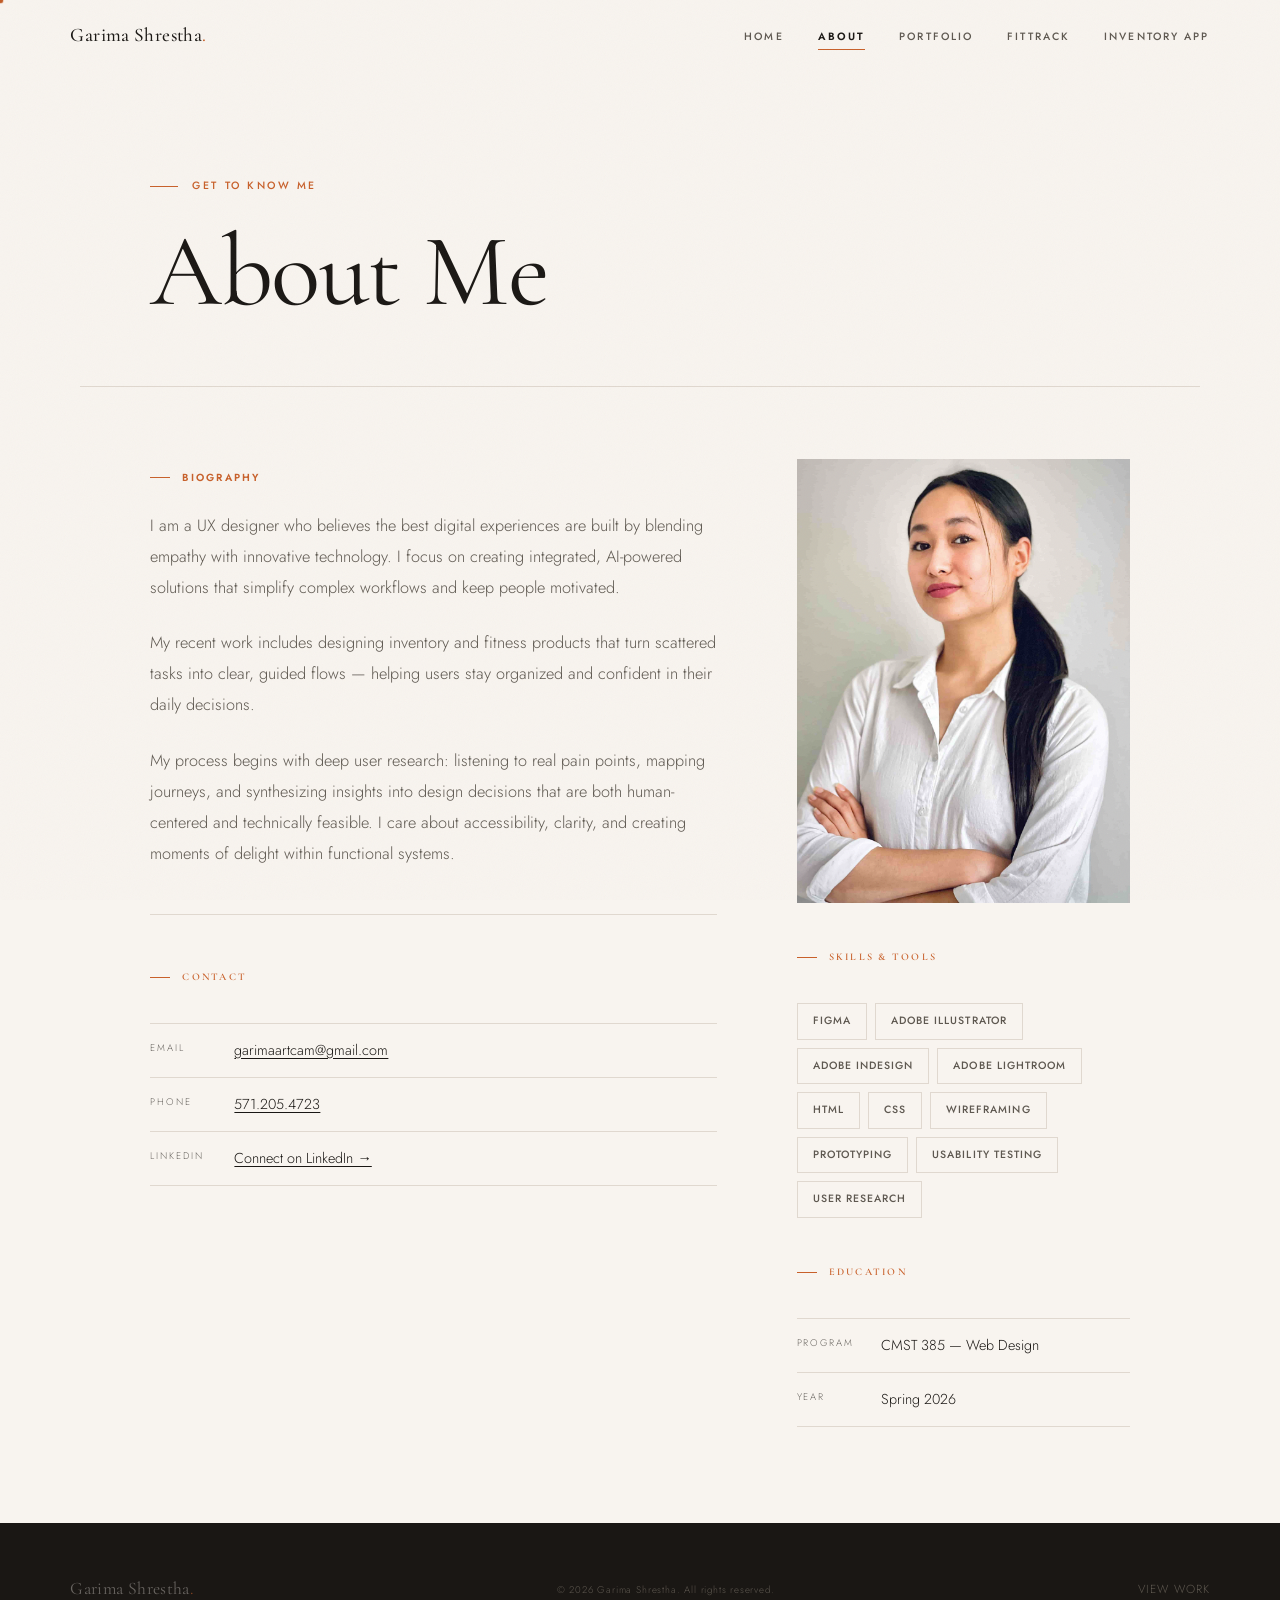
==== commit 6bf72ee8: "Remove bullet dots from skills list" ====
--- a/about.html
+++ b/about.html
@@ -88,7 +88,7 @@
                 <span class="c-label">LinkedIn</span>
                 <span class="c-val">
                   <!-- WCAG 2.4.4: link purpose clear; opens in new tab disclosed -->
-                  <a href="https://www.linkedin.com/" target="_blank" rel="noopener"
+                  <a href="https://www.linkedin.com/in/shresthagarima" target="_blank" rel="noopener"
                      aria-label="Connect with Garima on LinkedIn (opens in new tab)">
                     Connect on LinkedIn &rarr;
                   </a>
--- a/css/style.css
+++ b/css/style.css
@@ -370,8 +370,8 @@
   position: relative;
   z-index: 1;
   width: 100%;
-  height: 580px;
-  object-fit: cover;
+  height: auto;
+  object-fit: contain;
   display: block;
   transition: transform 0.8s var(--ease-expo);
 }
@@ -519,6 +519,8 @@
   flex-wrap: wrap;
   gap: 8px;
   margin-top: 16px;
+  list-style: none;
+  padding: 0;
 }
 
 .skill-tag {
@@ -1143,7 +1145,7 @@
     padding-top: 72px;
   }
   .home-hero { min-height: auto; }
-  .hero-img-frame img { height: 380px; }
+  .hero-img-frame img { height: auto; }
 
   .project-card,
   .project-card.reverse { grid-template-columns: 1fr; direction: ltr; }
